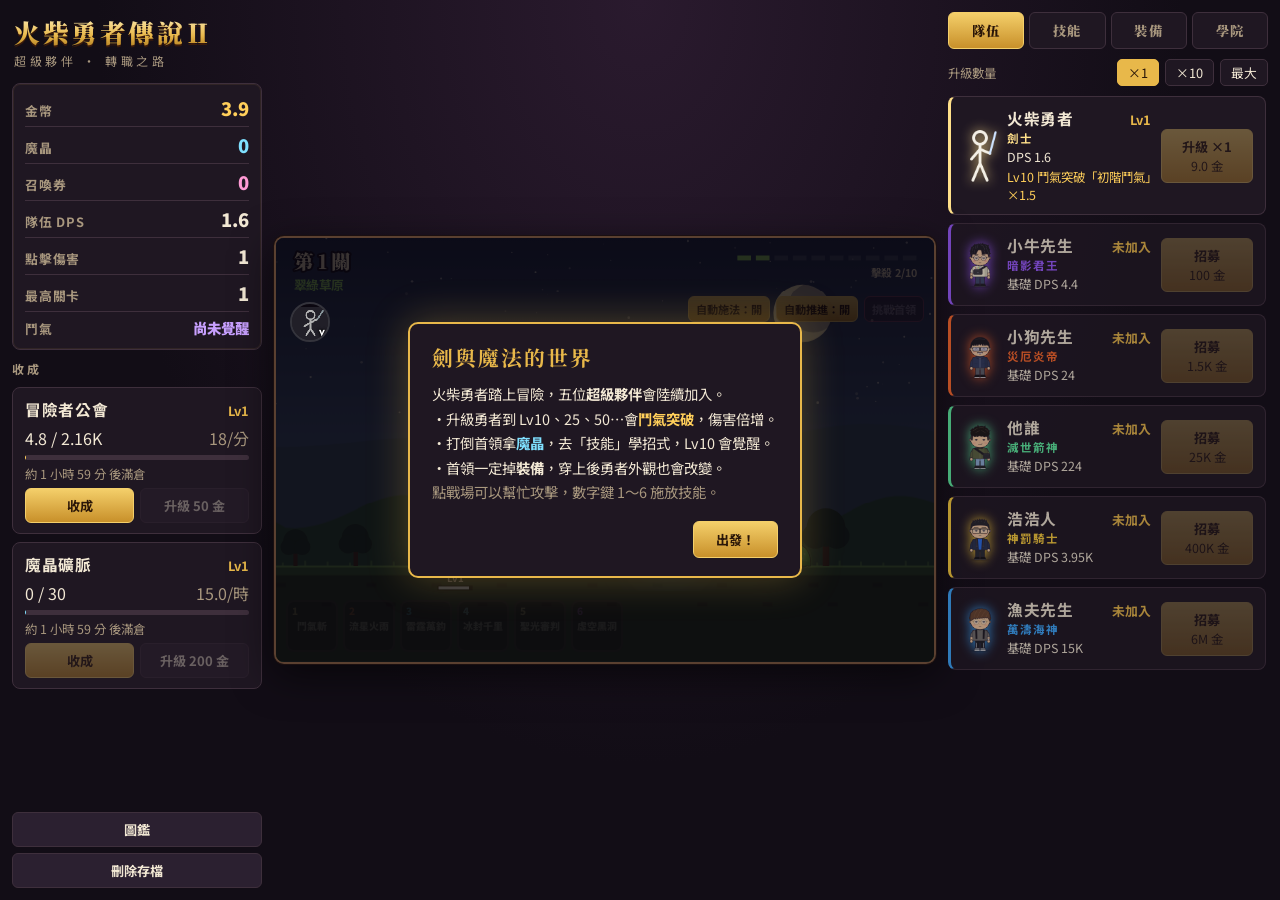
==== index.html @ 18465a5f "init" ====
<!doctype html>
<html lang="zh-Hant">
<head>
<meta charset="utf-8">
<meta name="viewport" content="width=device-width, initial-scale=1, viewport-fit=cover">
<title>火柴勇者傳說Ⅱ</title>
<link rel="preconnect" href="https://fonts.googleapis.com">
<link rel="stylesheet" href="https://fonts.googleapis.com/css2?family=Noto+Sans+TC:wght@400;700;900&family=Noto+Serif+TC:wght@700;900&display=swap">
<link rel="stylesheet" href="css/style.css">
</head>
<body>
<div class="app">

  <!-- 左側：資源 + 收成 -->
  <aside class="side left">
    <div class="brand">
      <h1>火柴勇者傳說Ⅱ</h1>
      <span class="sub">超級夥伴 · 轉職之路</span>
    </div>
    <div class="stats">
      <div class="stat"><span class="lbl">金幣</span><span class="val amber" id="gold">0</span></div>
      <div class="stat"><span class="lbl">魔晶</span><span class="val cyan" id="crystals">0</span></div>
      <div class="stat"><span class="lbl">召喚券</span><span class="val tix" id="tickets">0</span></div>
      <div class="stat"><span class="lbl">隊伍 DPS</span><span class="val" id="dps">0</span></div>
      <div class="stat"><span class="lbl">點擊傷害</span><span class="val" id="clickDmg">0</span></div>
      <div class="stat"><span class="lbl">最高關卡</span><span class="val" id="best">1</span></div>
      <div class="stat"><span class="lbl">鬥氣</span><span class="val aura" id="aura">-</span></div>
    </div>
    <span class="sec">收成</span>
    <div id="harvest" class="stack"></div>
    <div class="ctrl">
      <button class="btn" id="codexBtn">圖鑑</button>
      <button class="btn" id="resetBtn">刪除存檔</button>
    </div>
  </aside>

  <!-- 中間：戰場 -->
  <main class="stage" id="stage">
    <div class="screen" id="screen">
      <canvas id="cv"></canvas>
      <div class="ultbar" id="ultbar"></div>
      <div class="skillbar" id="skillbar"></div>
      <div class="field-btns">
        <button class="btn" id="castBtn">自動施法：開</button>
        <button class="btn" id="autoBtn">自動推進：開</button>
        <button class="btn danger" id="bossBtn">挑戰首領</button>
      </div>
      <div id="toasts"></div>
      <div id="gacha" hidden>
        <div class="g-circle"><i></i><i></i><i></i><b></b></div>
        <div class="g-motes"><i></i><i></i><i></i><i></i><i></i><i></i><i></i><i></i><i></i><i></i></div>
        <div class="g-flash"></div>
        <h2 id="gachaTitle"></h2>
        <div id="gachaCards" class="g-cards"></div>
        <div class="g-foot"><span id="gachaHint">點擊畫面跳過</span><button class="btn go" id="gachaOk" hidden>收下</button></div>
      </div>
      <div id="modal" hidden>
        <div class="modal-box">
          <h2 id="modalTitle"></h2>
          <div id="modalBody"></div>
          <button class="btn go" id="modalOk">出發！</button>
        </div>
      </div>
    </div>
  </main>

  <!-- 右側：隊伍 / 技能 / 裝備 / 學院 -->
  <aside class="side right">
    <div class="tabs">
      <button class="tab on" data-tab="party">隊伍</button>
      <button class="tab" data-tab="skill">技能</button>
      <button class="tab" data-tab="gear">裝備</button>
      <button class="tab" data-tab="tech">學院</button>
    </div>
    <div class="modes" id="buyMode">
      <span class="dim small">升級數量</span>
      <button class="mode on" data-mode="1">×1</button>
      <button class="mode" data-mode="10">×10</button>
      <button class="mode" data-mode="max">最大</button>
    </div>
    <div id="list" class="stack scroll"></div>
  </aside>

</div>

<!-- 圖鑑：角色、首領的圖和名稱 -->
<div id="codex" hidden>
  <div class="codex-box">
    <div class="codex-head">
      <h2>圖鑑</h2>
      <div class="codex-tabs" id="codexTabs"></div>
      <button class="btn" id="codexClose">關閉</button>
    </div>
    <div class="codex-grid" id="codexGrid"></div>
  </div>
</div>

<!-- 載入順序很重要：特效庫 → 夥伴圖 → 設定 → 狀態 → 特效層 → 像素圖 → 戰鬥 → 繪圖 → 介面 → 啟動 -->
<script src="js/lib/pixelfx.js"></script>
<script src="js/lib/partners.js"></script>
<script src="js/config.js"></script>
<script src="js/state.js"></script>
<script src="js/pfx.js"></script>
<script src="js/sprites.js"></script>
<script src="js/battle.js"></script>
<script src="js/classes.js"></script>
<script src="js/render.js"></script>
<script src="js/ui.js"></script>
<script src="js/main.js"></script>
</body>
</html>
---- css/style.css ----
/* =========================================================
   style.css — 劍與魔法風：深色木頭 + 金色描邊
   左側資源/收成，中間戰場，右側隊伍/技能/裝備/學院
   ========================================================= */
:root {
  --bg: #120d16;
  --panel: #1f1722;
  --panel2: #2b2030;
  --ink: #f2e8d4;
  --muted: #a8977e;
  --gold: #e8b84a;
  --accent: #e8b84a;
  --cyan: #7fe0ff;
  --amber: #ffcf5a;
  --danger: #ff4d6a;
  --line: #3e2f3c;
  --font: "Noto Sans TC", "Microsoft JhengHei", "PingFang TC", sans-serif;
  --title: "Noto Serif TC", "Noto Sans TC", "Microsoft JhengHei", serif;
  color-scheme: dark;
}
*, *::before, *::after { box-sizing: border-box; }
[hidden] { display: none !important; }
html, body { height: 100%; color: var(--ink); }
body {
  margin: 0; font-family: var(--font); overflow: hidden;
  background: radial-gradient(ellipse at 50% 0%, #2a1a2e 0%, var(--bg) 60%);
  padding: 12px max(12px, env(safe-area-inset-right, 0px)) 12px max(12px, env(safe-area-inset-left, 0px));
}
button { font-family: inherit; cursor: pointer; }
button:focus-visible { outline: 2px solid var(--gold); outline-offset: 2px; }

.app { height: 100%; display: grid; grid-template-columns: 250px minmax(0, 1fr) 320px; gap: 12px; }
.side { display: flex; flex-direction: column; gap: 10px; min-height: 0; min-width: 0; }
.left { overflow-y: auto; scrollbar-width: none; }
.left::-webkit-scrollbar { display: none; }
.stack { display: flex; flex-direction: column; gap: 8px; }
.scroll { flex: 1; min-height: 0; overflow-y: auto; scrollbar-width: thin; scrollbar-color: var(--line) transparent; padding-right: 2px; }

/* 品牌與數值 */
h1 { margin: 0; font-family: var(--title); font-size: 1.6rem; font-weight: 900; letter-spacing: .1em;
  background: linear-gradient(180deg, #fff2c0, #e8b84a 60%, #a8741a); -webkit-background-clip: text; background-clip: text; color: transparent;
  filter: drop-shadow(0 2px 0 #3a1a0a); }
.sub { font-size: .75rem; letter-spacing: .3em; color: var(--muted); }
.brand { display: flex; flex-direction: column; gap: 2px; padding: 2px 2px 4px; }
.sec { font-size: .75rem; letter-spacing: .25em; color: var(--muted); font-weight: 700; }
.stats { background: var(--panel); border: 1px solid var(--line); border-radius: 8px; padding: 6px 12px; box-shadow: inset 0 0 0 1px rgba(232,184,74,.08); }
.stat { display: flex; justify-content: space-between; align-items: baseline; padding: 5px 0; border-bottom: 1px solid var(--line); }
.stat:last-child { border-bottom: 0; }
.lbl { font-size: .8rem; color: var(--muted); font-weight: 700; letter-spacing: .06em; }
.val { font-size: 1.15rem; font-weight: 900; font-variant-numeric: tabular-nums; }
.val.aura { font-size: .9rem; color: #c8a0ff; }
.amber { color: var(--amber); } .cyan { color: var(--cyan); }
.dim { color: var(--muted); } .small { font-size: .78rem; }
.num { font-variant-numeric: tabular-nums; }

/* 卡片 */
.card { background: var(--panel); border: 1px solid var(--line); border-radius: 8px; padding: 10px 12px; display: flex; flex-direction: column; gap: 5px; }
.card .row { display: flex; justify-content: space-between; align-items: baseline; gap: 8px; }
.card b { font-size: .98rem; letter-spacing: .04em; }
.card b em { display: block; font-style: normal; font-size: .72rem; color: var(--c, var(--gold)); font-weight: 700; letter-spacing: .1em; }
.lv { font-size: .8rem; color: var(--gold); font-weight: 700; white-space: nowrap; }
.desc { margin: 0; font-size: .78rem; color: var(--muted); }
.bar { height: 5px; border-radius: 3px; background: var(--line); overflow: hidden; }
.bar i { display: block; height: 100%; transition: width .3s; }
.bar i.gold { background: var(--amber); }
.bar i.crystals { background: var(--cyan); }
.harv.full { border-color: var(--amber); box-shadow: 0 0 14px rgba(255, 207, 90, .25); }
.harv.full .small { color: var(--amber); }
.btns { display: grid; grid-template-columns: 1fr 1fr; gap: 6px; }

.unit { flex-direction: row; align-items: center; gap: 10px; border-left: 3px solid var(--c, var(--gold)); }
.unit .info { flex: 1; min-width: 0; display: flex; flex-direction: column; gap: 2px; }
.unit.locked { opacity: .7; }
.unit .row b { flex: 1; min-width: 0; white-space: nowrap; } /* 名字不換行；職業那行可以換 */
.unit .row b em { white-space: normal; }
.unit .row b em span { white-space: nowrap; }
.portrait { width: 34px; height: 56px; object-fit: contain; flex: none; filter: drop-shadow(0 0 6px var(--c)); }
.swatch { width: 10px; align-self: stretch; border-radius: 3px; background: var(--c); box-shadow: 0 0 10px var(--c); }
.milestone { color: var(--amber); }

.skill { border-left: 3px solid var(--c); }
.skill.locked { opacity: .75; }
.skill .key { display: inline-grid; place-items: center; width: 20px; height: 20px; border-radius: 4px; background: var(--c); color: #1a1020; font-size: .75rem; margin-right: 8px; }
.awaken { color: var(--muted); }
.awaken.done { color: var(--c); font-weight: 700; text-shadow: 0 0 8px var(--c); }

/* 裝備 */
.slots { display: flex; flex-direction: column; gap: 6px; }
.slot { background: var(--panel); border: 1px solid var(--c, var(--line)); border-left-width: 3px; border-radius: 8px; padding: 6px 8px; display: grid; grid-template-columns: 40px 1fr auto auto; align-items: center; gap: 2px 8px; box-shadow: 0 0 10px color-mix(in srgb, var(--c, transparent) 20%, transparent); }
.slot.empty { opacity: .55; grid-template-columns: 40px 1fr auto; }
.slot .ico, .item .ico { width: 40px; height: 40px; image-rendering: pixelated; }
.slot .ico { grid-row: span 2; }
.slot.empty .ico { border: 1px dashed var(--line); border-radius: 6px; }
.slot .btn { grid-row: span 2; }
.iname { color: var(--c); font-weight: 700; }
.gearsum { flex-direction: row; flex-wrap: wrap; gap: 4px 12px; font-size: .75rem; color: var(--muted); }
.gearsum b { color: var(--ink); }
.bagbar { display: flex; justify-content: space-between; align-items: center; margin-top: 4px; }
.item { flex-direction: row; align-items: center; gap: 8px; padding: 6px 8px; border-left: 3px solid var(--c); }
.item .info { flex: 1; min-width: 0; }
.item .iname { font-size: .85rem; }
.up { color: #6bff8a; font-weight: 700; } .down { color: #ff7a7a; }

/* 按鈕 */
.btn { border: 1px solid var(--line); border-radius: 6px; padding: 7px 10px; background: var(--panel2); color: var(--ink); font-weight: 700; font-size: .82rem; }
.btn:hover:not(:disabled) { border-color: var(--gold); }
.btn:disabled { opacity: .35; cursor: default; }
.btn.go { background: linear-gradient(180deg, #f4cf6a, #c8902a); border-color: #f4cf6a; color: #2a1608; }
.btn.on { background: linear-gradient(180deg, #f4cf6a, #c8902a); border-color: #f4cf6a; color: #2a1608; }
.btn.danger { background: #3a0f1c; border-color: var(--danger); color: #ffd0d8; }
.btn.warn { background: var(--danger); border-color: var(--danger); color: #fff; }
.btn.mini { padding: 3px 6px; font-size: .7rem; }
.btn.ghost { background: transparent; }
.btn.pulse { animation: pulse 1.2s ease-in-out infinite; }
@keyframes pulse { 50% { box-shadow: 0 0 16px rgba(255, 77, 106, .7); } }
.buy { width: 92px; flex: none; padding-left: 4px; padding-right: 4px; white-space: nowrap; display: flex; flex-direction: column; align-items: center; gap: 1px; }
.buy span { font-size: .78rem; font-weight: 400; }
.btn * { pointer-events: none; } /* 點到按鈕內文字也算點按鈕本身 */
.ctrl { display: grid; grid-template-columns: 1fr; gap: 6px; margin-top: auto; }

/* 右側分頁 */
.tabs { display: grid; grid-template-columns: repeat(4, 1fr); gap: 5px; }
.tab { border: 1px solid var(--line); border-radius: 6px; padding: 8px 4px; background: var(--panel); color: var(--muted); font-weight: 900; letter-spacing: .1em; font-family: var(--title); }
.tab.on { color: #2a1608; border-color: #f4cf6a; background: linear-gradient(180deg, #f4cf6a, #c8902a); }
.modes { display: flex; align-items: center; gap: 6px; }
.modes .dim { margin-right: auto; }
.mode { border: 1px solid var(--line); border-radius: 5px; padding: 3px 10px; background: var(--panel); color: var(--ink); font-size: .8rem; }
.mode.on { background: var(--gold); border-color: var(--gold); color: #2a1608; }
.help { margin: 0; font-size: .78rem; line-height: 1.7; color: var(--muted); }

/* 戰場 */
.stage { min-height: 0; min-width: 0; display: grid; place-items: center; }
.screen { position: relative; border-radius: 10px; overflow: hidden; background: #000; border: 2px solid #5a4030; box-shadow: 0 0 0 1px #1a0f10, 0 10px 40px rgba(0,0,0,.6); }
canvas { display: block; width: 100%; height: 100%; touch-action: manipulation; cursor: crosshair; image-rendering: pixelated; }
.field-btns { position: absolute; right: 10px; bottom: 10px; display: flex; gap: 6px; }
.field-btns .btn { padding: 5px 9px; font-size: .75rem; }

/* 技能列 */
.skillbar { position: absolute; left: 10px; bottom: 10px; display: flex; gap: 5px; }
.sk { position: relative; width: 52px; height: 52px; border-radius: 8px; border: 2px solid var(--c); background: rgba(20, 12, 24, .85); color: var(--ink); padding: 0; overflow: hidden; display: flex; flex-direction: column; align-items: center; justify-content: center; }
.sk::after { content: ""; position: absolute; inset: 0; background: conic-gradient(rgba(0,0,0,.72) calc(var(--p, 0) * 360deg), transparent 0); pointer-events: none; }
.sk .k { position: absolute; top: 1px; left: 4px; font-size: .62rem; color: var(--c); font-weight: 900; }
.sk .n { font-size: .62rem; font-weight: 900; line-height: 1.1; padding: 0 2px; z-index: 1; }
.sk .cd { position: absolute; inset: 0; display: grid; place-items: center; font-size: 1.05rem; font-weight: 900; z-index: 2; text-shadow: 0 0 4px #000; }
.sk.ready { box-shadow: 0 0 12px var(--c), inset 0 0 10px color-mix(in srgb, var(--c) 40%, transparent); animation: ready 1.4s ease-in-out infinite; }
@keyframes ready { 50% { box-shadow: 0 0 20px var(--c), inset 0 0 14px color-mix(in srgb, var(--c) 55%, transparent); } }
.sk.locked { opacity: .3; border-color: var(--line); cursor: default; }

/* 夥伴大招列：頭像 + 由下往上填滿的能量 */
.ultbar { position: absolute; left: 14px; top: 64px; display: flex; gap: 6px; }
.ult { position: relative; width: 40px; height: 40px; border-radius: 50%; border: 2px solid var(--c); background: rgba(20, 12, 24, .85); padding: 0; overflow: hidden; }
.ult .face { position: absolute; inset: 0; background-size: 190%; background-position: 48% 16%; background-repeat: no-repeat; image-rendering: pixelated; z-index: 1; filter: grayscale(.7) brightness(.7); }
.ult .fill { position: absolute; left: 0; right: 0; bottom: 0; height: calc(var(--p, 0) * 100%); background: color-mix(in srgb, var(--c) 55%, transparent); }
.ult .k { position: absolute; right: 3px; bottom: 0; font-size: .6rem; font-weight: 900; color: #fff; text-shadow: 0 0 3px #000, 0 0 3px #000; z-index: 2; }
.ult.ready .face { filter: none; }
.ult.hero .face { background-size: 80%; background-position: 50% 50%; }
.ult.no, .sk.no { animation: no .3s; }
/* 技能待命中：等下一隻怪進場就放 */
.sk.queued { outline: 2px dashed #fff; outline-offset: 2px; }
.sk.queued::before { content: "待命"; position: absolute; bottom: 1px; left: 0; right: 0; text-align: center; font-size: .55rem; font-weight: 900; color: #fff; z-index: 3; text-shadow: 0 0 3px #000; }
@keyframes no { 25% { transform: translateX(-4px); } 75% { transform: translateX(4px); } }
.ult.ready { box-shadow: 0 0 14px var(--c); animation: ready 1s ease-in-out infinite; }
.ult.ready::after { content: "大招"; position: absolute; top: 1px; left: 0; right: 0; text-align: center; font-size: .55rem; font-weight: 900; color: #fff; text-shadow: 0 0 3px var(--c), 0 0 3px #000; z-index: 2; }

/* 大招蓋板播放時把按鈕藏起來 */
.screen.cutin .ultbar, .screen.cutin .skillbar, .screen.cutin .field-btns, .screen.cutin #toasts { opacity: 0; pointer-events: none; }

#toasts { position: absolute; top: 74px; left: 10px; right: 10px; display: flex; flex-direction: column; align-items: center; gap: 6px; pointer-events: none; }
.toast { background: rgba(24, 14, 26, .95); border: 1px solid var(--gold); padding: 6px 14px; border-radius: 6px; font-size: .85rem; font-weight: 700; animation: pop .25s ease-out; max-width: 100%; text-align: center; }
@keyframes pop { from { transform: translateY(-6px); opacity: 0; } }
#modal { position: absolute; inset: 0; background: rgba(8, 4, 12, .8); display: grid; place-items: center; padding: 16px; }
.modal-box { background: var(--panel); border: 2px solid var(--gold); border-radius: 10px; padding: 18px 22px; max-width: 460px; display: flex; flex-direction: column; gap: 6px; box-shadow: 0 0 40px rgba(232, 184, 74, .3); }
.modal-box h2 { margin: 0 0 4px; font-family: var(--title); font-size: 1.3rem; letter-spacing: .1em; color: var(--gold); }
.modal-box p { margin: 0; line-height: 1.7; font-size: .9rem; }
.modal-box .btn { margin-top: 10px; align-self: flex-end; padding: 8px 22px; }

/* 圖鑑 */
#codex { position: fixed; inset: 0; z-index: 50; background: rgba(8, 4, 12, .82); display: grid; place-items: center; padding: 16px; }
.codex-box { width: min(1040px, 96vw); height: min(780px, 90vh); background: var(--panel); border: 2px solid var(--gold); border-radius: 10px; box-shadow: 0 0 40px rgba(232, 184, 74, .3); display: flex; flex-direction: column; overflow: hidden; }
.codex-head { display: flex; align-items: center; gap: 14px; padding: 14px 18px; border-bottom: 1px solid var(--line); flex-wrap: wrap; }
.codex-head h2 { margin: 0; font-family: var(--title); font-size: 1.35rem; letter-spacing: .15em; color: var(--gold); }
.codex-tabs { display: flex; gap: 6px; flex: 1; flex-wrap: wrap; }
.codex-tabs .tab { padding: 6px 14px; letter-spacing: .05em; }
.codex-tabs .tab small { font-family: var(--font); font-weight: 700; opacity: .7; margin-left: 4px; }
.codex-grid { flex: 1; overflow-y: auto; padding: 16px 18px; display: grid; grid-template-columns: repeat(auto-fill, minmax(160px, 1fr)); gap: 12px; align-content: start; }
.cx-card { background: var(--panel2); border: 1px solid var(--line); border-top: 3px solid var(--c, var(--gold)); border-radius: 8px; padding: 10px 10px 12px; display: flex; flex-direction: column; align-items: center; gap: 4px; text-align: center; }
.cx-pic { width: 100%; height: 170px; display: flex; align-items: flex-end; justify-content: center; border-radius: 6px;
  background: radial-gradient(ellipse at 50% 85%, color-mix(in srgb, var(--c, #e8b84a) 30%, transparent) 0%, transparent 65%), #1a1220; }
.cx-pic img { max-width: 100%; max-height: 160px; object-fit: contain; }
.cx-pic img.px { image-rendering: pixelated; height: 140px; }
.cx-card b { font-family: var(--title); font-size: 1rem; color: var(--ink); margin-top: 4px; }
.cx-card small { color: var(--muted); font-size: .75rem; }

/* 中間戰場比較窄時，把右下按鈕移到右上，避免壓到技能列 */
@media (max-width: 1350px) { .field-btns { bottom: auto; top: 58px; } .field-btns .btn { padding: 4px 7px; font-size: .7rem; } }

/* 窄螢幕：上下排列 */
@media (max-width: 1000px) {
  body { overflow: auto; height: auto; }
  html { height: auto; }
  .app { height: auto; grid-template-columns: minmax(0, 1fr); }
  .stage { order: -1; height: 52vh; position: sticky; top: 0; z-index: 2; background: var(--bg); }
  .left { overflow: visible; }
  .stats { display: grid; grid-template-columns: repeat(3, 1fr); gap: 0 12px; }
  .stat { flex-direction: column; border: 0; padding: 3px 0; }
  #harvest { display: grid; grid-template-columns: 1fr 1fr; }
  .scroll { overflow: visible; }
  .sk { width: 42px; height: 42px; }
  .sk .n { font-size: .55rem; }
  .ultbar { top: 52px; }
  .ult { width: 34px; height: 34px; }
}
@media (prefers-reduced-motion: reduce) { .toast, .btn.pulse, .sk.ready, .ult.ready { animation: none; } }


/* 裝備召喚 */
.tix { color: #ff9ad5; }
.card.gacha { border-color: #ff9ad5; display: flex; flex-direction: column; gap: 6px; }
.card.gacha .tix { font-weight: 900; }
.card.gacha .btns { display: grid; grid-template-columns: 1fr 1fr; gap: 6px; }
.card.gacha .btn span { display: block; font-size: .72rem; opacity: .8; font-weight: 400; }

/* 抽卡動畫 */
#gacha { position: absolute; inset: 0; z-index: 20; overflow: hidden; display: flex; flex-direction: column; align-items: center; justify-content: center; gap: 10px;
  background: radial-gradient(circle at 50% 50%, rgba(30,14,46,.94), rgba(4,2,10,.97)); --g: #4da6ff; cursor: pointer; }
#gacha[hidden] { display: none; }
#gacha.shake { animation: gShake .35s; }
#gacha h2 { margin: 0; min-height: 1.6em; font-family: var(--title); font-size: 1.5rem; letter-spacing: .15em; color: var(--gold); text-shadow: 0 0 18px currentColor; }
/* 召喚陣 */
.g-circle { position: absolute; left: 50%; top: 50%; width: 260px; height: 260px; margin: -130px 0 0 -130px; pointer-events: none; transition: opacity .3s, transform .45s; }
.g-circle i { position: absolute; inset: 0; border-radius: 50%; border: 2px solid var(--g); box-shadow: 0 0 18px var(--g), inset 0 0 18px var(--g); transition: border-color .3s, box-shadow .3s; }
.g-circle i:nth-child(1) { border-style: dashed; animation: gSpin 3s linear infinite; }
.g-circle i:nth-child(2) { inset: 34px; border-width: 3px; border-style: dotted; animation: gSpin 2s linear infinite reverse; }
.g-circle i:nth-child(3) { inset: 72px; animation: gSpin 1.2s linear infinite; border-top-color: transparent; border-bottom-color: transparent; }
.g-circle b { position: absolute; left: 50%; top: 50%; width: 30px; height: 30px; margin: -15px 0 0 -15px; border-radius: 50%; background: #fff; box-shadow: 0 0 30px 14px var(--g); transition: box-shadow .3s; animation: gPulse .5s ease-in-out infinite alternate; }
#gacha.charge .g-circle { animation: gGrow 1.6s ease-in forwards; }
#gacha.surge .g-circle { transform: scale(1.25); }
#gacha.burst .g-circle { transform: scale(3); opacity: 0; }
#gacha.reveal .g-circle, #gacha.done .g-circle { opacity: 0; }
/* 往中間吸的光點 */
.g-motes { position: absolute; inset: 0; pointer-events: none; }
.g-motes i { position: absolute; left: 50%; top: 50%; width: 6px; height: 6px; border-radius: 50%; background: var(--g); box-shadow: 0 0 10px var(--g); opacity: 0; }
#gacha.charge .g-motes i { animation: gMote 1s ease-in infinite; }
.g-motes i:nth-child(1) { --x: -260px; --y: -120px; animation-delay: 0s !important; }
.g-motes i:nth-child(2) { --x: 240px; --y: -150px; animation-delay: .1s !important; }
.g-motes i:nth-child(3) { --x: -200px; --y: 160px; animation-delay: .2s !important; }
.g-motes i:nth-child(4) { --x: 280px; --y: 110px; animation-delay: .3s !important; }
.g-motes i:nth-child(5) { --x: 0px; --y: -220px; animation-delay: .4s !important; }
.g-motes i:nth-child(6) { --x: 30px; --y: 220px; animation-delay: .5s !important; }
.g-motes i:nth-child(7) { --x: -320px; --y: 20px; animation-delay: .6s !important; }
.g-motes i:nth-child(8) { --x: 320px; --y: -10px; animation-delay: .7s !important; }
.g-motes i:nth-child(9) { --x: -140px; --y: -200px; animation-delay: .8s !important; }
.g-motes i:nth-child(10) { --x: 160px; --y: 200px; animation-delay: .9s !important; }
/* 閃白 */
.g-flash { position: absolute; inset: 0; background: #fff; opacity: 0; pointer-events: none; }
#gacha.burst .g-flash { animation: gFlash .45s ease-out; }
/* 卡片 */
.g-cards { display: grid; grid-template-columns: repeat(5, 104px); gap: 10px; perspective: 800px; }
.g-cards.one { grid-template-columns: 130px; }
.g-cards.one .g-card { height: 168px; }
#gacha.charge .g-cards, #gacha.burst .g-cards { visibility: hidden; }
.g-card { height: 136px; opacity: 0; }
#gacha.reveal .g-card, #gacha.done .g-card { animation: gDrop .4s cubic-bezier(.2,1.4,.5,1) var(--d) forwards; }
.g-in { position: relative; width: 100%; height: 100%; transform-style: preserve-3d; transition: transform .45s cubic-bezier(.3,1.3,.5,1); }
.g-card.open .g-in { transform: rotateY(180deg); }
.g-back, .g-face { position: absolute; inset: 0; border-radius: 9px; backface-visibility: hidden; display: flex; flex-direction: column; align-items: center; justify-content: center; text-align: center; }
.g-back { background: repeating-linear-gradient(45deg, #2a1838 0 8px, #22122e 8px 16px); border: 2px solid #8a6aa8; box-shadow: inset 0 0 14px rgba(0,0,0,.6); }
.g-back span { font-family: var(--title); font-size: 2rem; color: #c8a0ff; text-shadow: 0 0 10px #c8a0ff; }
.g-card.tease .g-back { border-color: var(--c); box-shadow: 0 0 22px var(--c), inset 0 0 18px var(--c); animation: gTease .12s linear infinite; }
.g-card.tease .g-back span { color: var(--c); text-shadow: 0 0 14px var(--c); }
.g-face { transform: rotateY(180deg); background: linear-gradient(180deg, rgba(0,0,0,.2), rgba(0,0,0,.55)), #1a1222; border: 2px solid var(--c); gap: 3px; padding: 6px 4px; }
.g-face em { font-style: normal; font-size: .68rem; font-weight: 900; letter-spacing: .15em; color: #140a18; background: var(--c); border-radius: 4px; padding: 0 6px; }
.g-face img { width: 44px; height: 44px; image-rendering: pixelated; filter: drop-shadow(0 0 6px var(--c)); }
.g-face b { font-size: .8rem; color: var(--c); line-height: 1.2; }
.g-face span { font-size: .66rem; color: var(--muted); }
.g-face i { font-style: normal; font-size: .6rem; color: #ff8a8a; }
.g-card.open.r3 .g-face { box-shadow: 0 0 14px var(--c); }
.g-card.open.r4 .g-face, .g-card.open.r5 .g-face { box-shadow: 0 0 24px var(--c), inset 0 0 16px var(--c); animation: gGlow 1s ease-in-out .5s infinite alternate; }
.g-card.open.r4, .g-card.open.r5 { z-index: 1; }
.g-foot { min-height: 38px; display: flex; align-items: center; }
#gachaHint { font-size: .8rem; color: var(--muted); animation: gPulse 1s ease-in-out infinite alternate; }
#gachaOk { padding: 8px 30px; }
@keyframes gSpin { to { transform: rotate(360deg); } }
@keyframes gPulse { from { opacity: .55; } to { opacity: 1; } }
@keyframes gGrow { from { transform: scale(.4); opacity: 0; } 30% { opacity: 1; } to { transform: scale(1.05); opacity: 1; } }
@keyframes gMote { from { transform: translate(var(--x), var(--y)); opacity: 0; } 30% { opacity: 1; } to { transform: translate(-3px, -3px) scale(.3); opacity: 0; } }
@keyframes gFlash { from { opacity: .95; } to { opacity: 0; } }
@keyframes gDrop { from { opacity: 0; transform: translateY(-40px) scale(.7); } to { opacity: 1; transform: none; } }
@keyframes gTease { 0% { transform: translateX(-2px); } 50% { transform: translateX(2px); } 100% { transform: translateX(-2px); } }
@keyframes gGlow { to { box-shadow: 0 0 36px var(--c), inset 0 0 22px var(--c); } }
@keyframes gShake { 0%, 100% { transform: none; } 20% { transform: translate(-6px, 3px); } 40% { transform: translate(5px, -4px); } 60% { transform: translate(-4px, -2px); } 80% { transform: translate(3px, 3px); } }
@media (prefers-reduced-motion: reduce) { #gacha *, #gacha { animation-duration: .01s !important; transition-duration: .01s !important; } }
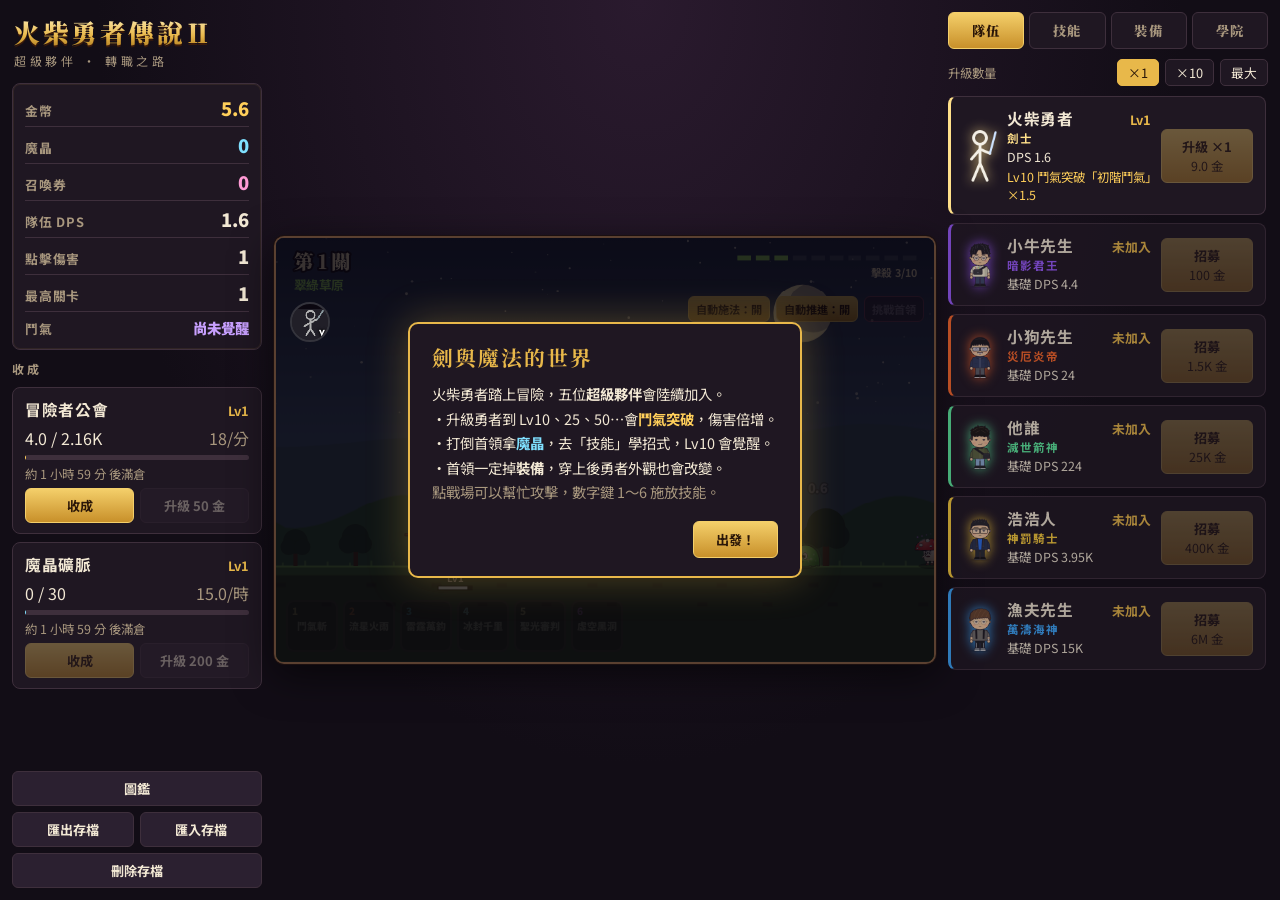
==== commit 29655a64: "加入存檔匯出/匯入與一鍵轉移 - 背包上限 100，抽卡前檢查剩餘空間 - 左下角新增「匯出存檔」「匯入存檔」 - save-export.html：放進舊版資料夾，一鍵把進度轉移到線上版 - 線上版" ====
--- a/index.html
+++ b/index.html
@@ -30,6 +30,10 @@
     <div id="harvest" class="stack"></div>
     <div class="ctrl">
       <button class="btn" id="codexBtn">圖鑑</button>
+      <div class="ctrl2">
+        <button class="btn" id="exportBtn">匯出存檔</button>
+        <button class="btn" id="importBtn">匯入存檔</button>
+      </div>
       <button class="btn" id="resetBtn">刪除存檔</button>
     </div>
   </aside>
--- a/css/style.css
+++ b/css/style.css
@@ -117,6 +117,7 @@
 .buy span { font-size: .78rem; font-weight: 400; }
 .btn * { pointer-events: none; } /* 點到按鈕內文字也算點按鈕本身 */
 .ctrl { display: grid; grid-template-columns: 1fr; gap: 6px; margin-top: auto; }
+.ctrl2 { display: grid; grid-template-columns: 1fr 1fr; gap: 6px; }
 
 /* 右側分頁 */
 .tabs { display: grid; grid-template-columns: repeat(4, 1fr); gap: 5px; }
